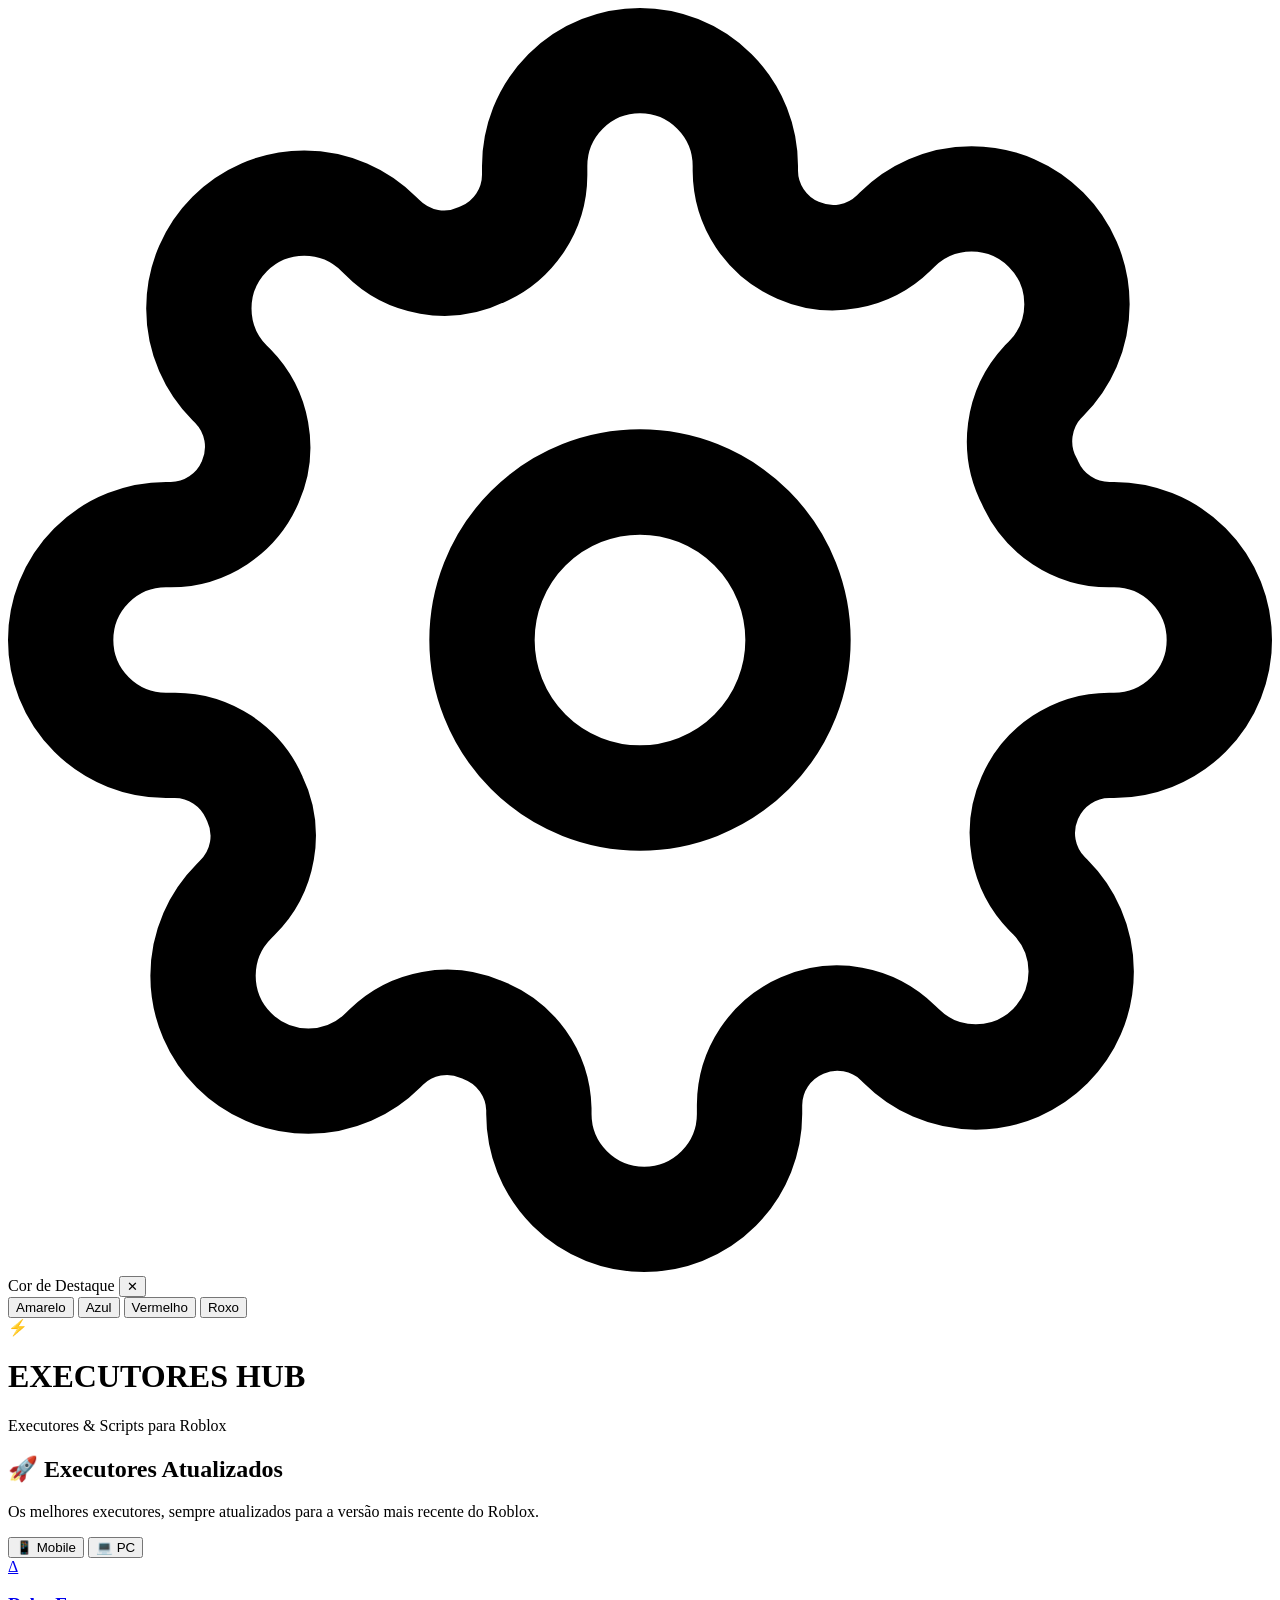
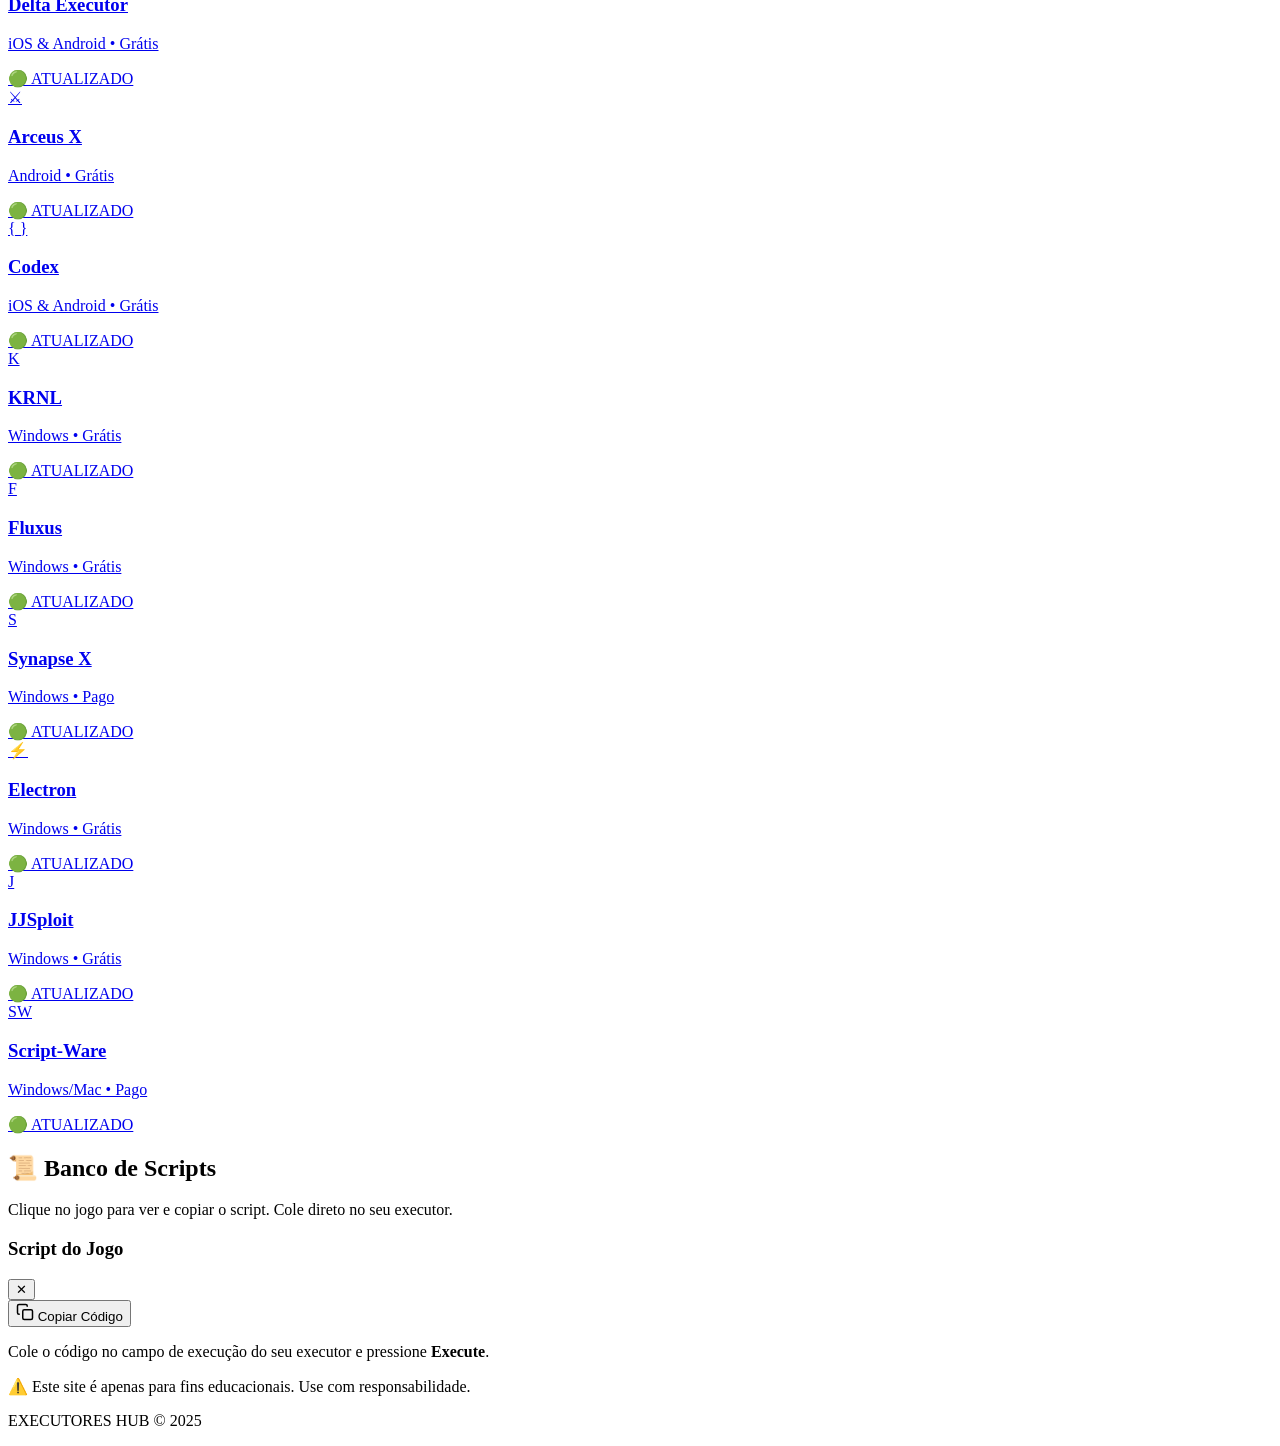
==== index.html @ a44e442e "Add index.html" ====
<!DOCTYPE html>
<html lang="pt-BR">
<head>
  <meta charset="UTF-8" />
  <meta name="viewport" content="width=device-width, initial-scale=1.0" />
  <title>EXECUTORES HUB</title>
  <link rel="stylesheet" href="style.css" />
  <link href="https://fonts.googleapis.com/css2?family=Orbitron:wght@400;700;900&family=Rajdhani:wght@400;600;700&display=swap" rel="stylesheet" />
</head>
<body data-accent="blue">

  <!-- Settings Panel -->
  <div class="settings-btn" id="settingsBtn" title="Alterar cor de destaque">
    <svg xmlns="http://www.w3.org/2000/svg" viewBox="0 0 24 24" fill="none" stroke="currentColor" stroke-width="2">
      <circle cx="12" cy="12" r="3"/>
      <path d="M19.4 15a1.65 1.65 0 0 0 .33 1.82l.06.06a2 2 0 1 1-2.83 2.83l-.06-.06a1.65 1.65 0 0 0-1.82-.33 1.65 1.65 0 0 0-1 1.51V21a2 2 0 1 1-4 0v-.09A1.65 1.65 0 0 0 9 19.4a1.65 1.65 0 0 0-1.82.33l-.06.06a2 2 0 1 1-2.83-2.83l.06-.06A1.65 1.65 0 0 0 4.68 15a1.65 1.65 0 0 0-1.51-1H3a2 2 0 1 1 0-4h.09A1.65 1.65 0 0 0 4.6 9a1.65 1.65 0 0 0-.33-1.82l-.06-.06a2 2 0 1 1 2.83-2.83l.06.06A1.65 1.65 0 0 0 9 4.68a1.65 1.65 0 0 0 1-1.51V3a2 2 0 1 1 4 0v.09a1.65 1.65 0 0 0 1 1.51 1.65 1.65 0 0 0 1.82-.33l.06-.06a2 2 0 1 1 2.83 2.83l-.06.06A1.65 1.65 0 0 0 19.4 9a1.65 1.65 0 0 0 1.51 1H21a2 2 0 1 1 0 4h-.09a1.65 1.65 0 0 0-1.51 1z"/>
    </svg>
  </div>

  <div class="settings-panel" id="settingsPanel">
    <div class="settings-header">
      <span>Cor de Destaque</span>
      <button class="close-settings" id="closeSettings">✕</button>
    </div>
    <div class="color-options">
      <button class="color-opt yellow" data-accent="yellow" title="Amarelo">
        <span class="color-dot"></span>Amarelo
      </button>
      <button class="color-opt blue active" data-accent="blue" title="Azul">
        <span class="color-dot"></span>Azul
      </button>
      <button class="color-opt red" data-accent="red" title="Vermelho">
        <span class="color-dot"></span>Vermelho
      </button>
      <button class="color-opt purple" data-accent="purple" title="Roxo">
        <span class="color-dot"></span>Roxo
      </button>
    </div>
  </div>

  <!-- Header -->
  <header class="site-header">
    <div class="header-inner">
      <div class="logo-area">
        <div class="logo-icon">⚡</div>
        <div class="logo-text">
          <h1 class="site-title">EXECUTORES HUB</h1>
          <p class="site-tagline">Executores &amp; Scripts para Roblox</p>
        </div>
      </div>
    </div>
  </header>

  <main class="container">

    <!-- SECTION 1: EXECUTORS -->
    <section class="section" id="executors">
      <div class="section-header">
        <h2 class="section-title">
          <span class="section-icon">🚀</span> Executores Atualizados
        </h2>
        <p class="section-desc">Os melhores executores, sempre atualizados para a versão mais recente do Roblox.</p>
      </div>

      <div class="executor-tabs">
        <button class="tab-btn active" data-tab="mobile">📱 Mobile</button>
        <button class="tab-btn" data-tab="pc">💻 PC</button>
      </div>

      <!-- Mobile Executors -->
      <div class="tab-content active" id="tab-mobile">
        <div class="executors-grid">
          <a href="https://deltaexecutor.app/" target="_blank" rel="noopener" class="executor-card">
            <div class="executor-icon">Δ</div>
            <div class="executor-info">
              <h3>Delta Executor</h3>
              <p>iOS &amp; Android • Grátis</p>
            </div>
            <span class="badge-updated">🟢 ATUALIZADO</span>
          </a>
          <a href="https://www.arceusxpro.com/" target="_blank" rel="noopener" class="executor-card">
            <div class="executor-icon">⚔</div>
            <div class="executor-info">
              <h3>Arceus X</h3>
              <p>Android • Grátis</p>
            </div>
            <span class="badge-updated">🟢 ATUALIZADO</span>
          </a>
          <a href="https://codex.app/" target="_blank" rel="noopener" class="executor-card">
            <div class="executor-icon">{ }</div>
            <div class="executor-info">
              <h3>Codex</h3>
              <p>iOS &amp; Android • Grátis</p>
            </div>
            <span class="badge-updated">🟢 ATUALIZADO</span>
          </a>
        </div>
      </div>

      <!-- PC Executors -->
      <div class="tab-content" id="tab-pc">
        <div class="executors-grid">
          <a href="https://krnl.place/" target="_blank" rel="noopener" class="executor-card">
            <div class="executor-icon">K</div>
            <div class="executor-info">
              <h3>KRNL</h3>
              <p>Windows • Grátis</p>
            </div>
            <span class="badge-updated">🟢 ATUALIZADO</span>
          </a>
          <a href="https://fluxteam.net/" target="_blank" rel="noopener" class="executor-card">
            <div class="executor-icon">F</div>
            <div class="executor-info">
              <h3>Fluxus</h3>
              <p>Windows • Grátis</p>
            </div>
            <span class="badge-updated">🟢 ATUALIZADO</span>
          </a>
          <a href="https://getsynapse.com/" target="_blank" rel="noopener" class="executor-card">
            <div class="executor-icon">S</div>
            <div class="executor-info">
              <h3>Synapse X</h3>
              <p>Windows • Pago</p>
            </div>
            <span class="badge-updated">🟢 ATUALIZADO</span>
          </a>
          <a href="https://electron.gg/" target="_blank" rel="noopener" class="executor-card">
            <div class="executor-icon">⚡</div>
            <div class="executor-info">
              <h3>Electron</h3>
              <p>Windows • Grátis</p>
            </div>
            <span class="badge-updated">🟢 ATUALIZADO</span>
          </a>
          <a href="https://jjsploit.net/" target="_blank" rel="noopener" class="executor-card">
            <div class="executor-icon">J</div>
            <div class="executor-info">
              <h3>JJSploit</h3>
              <p>Windows • Grátis</p>
            </div>
            <span class="badge-updated">🟢 ATUALIZADO</span>
          </a>
          <a href="https://scriptware.net/" target="_blank" rel="noopener" class="executor-card">
            <div class="executor-icon">SW</div>
            <div class="executor-info">
              <h3>Script-Ware</h3>
              <p>Windows/Mac • Pago</p>
            </div>
            <span class="badge-updated">🟢 ATUALIZADO</span>
          </a>
        </div>
      </div>
    </section>

    <!-- SECTION 2: SCRIPT BANK -->
    <section class="section" id="scripts">
      <div class="section-header">
        <h2 class="section-title">
          <span class="section-icon">📜</span> Banco de Scripts
        </h2>
        <p class="section-desc">Clique no jogo para ver e copiar o script. Cole direto no seu executor.</p>
      </div>

      <div class="scripts-grid" id="scriptsGrid">
        <!-- Gerado pelo script.js -->
      </div>
    </section>

    <!-- Script Modal -->
    <div class="modal-overlay" id="modalOverlay">
      <div class="modal">
        <div class="modal-header">
          <h3 id="modalTitle">Script do Jogo</h3>
          <button class="modal-close" id="modalClose">✕</button>
        </div>
        <div class="modal-body">
          <div class="script-box" id="scriptBox"></div>
          <button class="copy-btn" id="copyBtn">
            <svg xmlns="http://www.w3.org/2000/svg" width="18" height="18" viewBox="0 0 24 24" fill="none" stroke="currentColor" stroke-width="2">
              <rect x="9" y="9" width="13" height="13" rx="2"/><path d="M5 15H4a2 2 0 0 1-2-2V4a2 2 0 0 1 2-2h9a2 2 0 0 1 2 2v1"/>
            </svg>
            Copiar Código
          </button>
          <p class="copy-hint">Cole o código no campo de execução do seu executor e pressione <strong>Execute</strong>.</p>
        </div>
      </div>
    </div>

  </main>

  <footer class="site-footer">
    <p>⚠️ Este site é apenas para fins educacionais. Use com responsabilidade.</p>
    <p class="footer-brand">EXECUTORES HUB © 2025</p>
  </footer>

  <script src="script.js"></script>
</body>
</html>
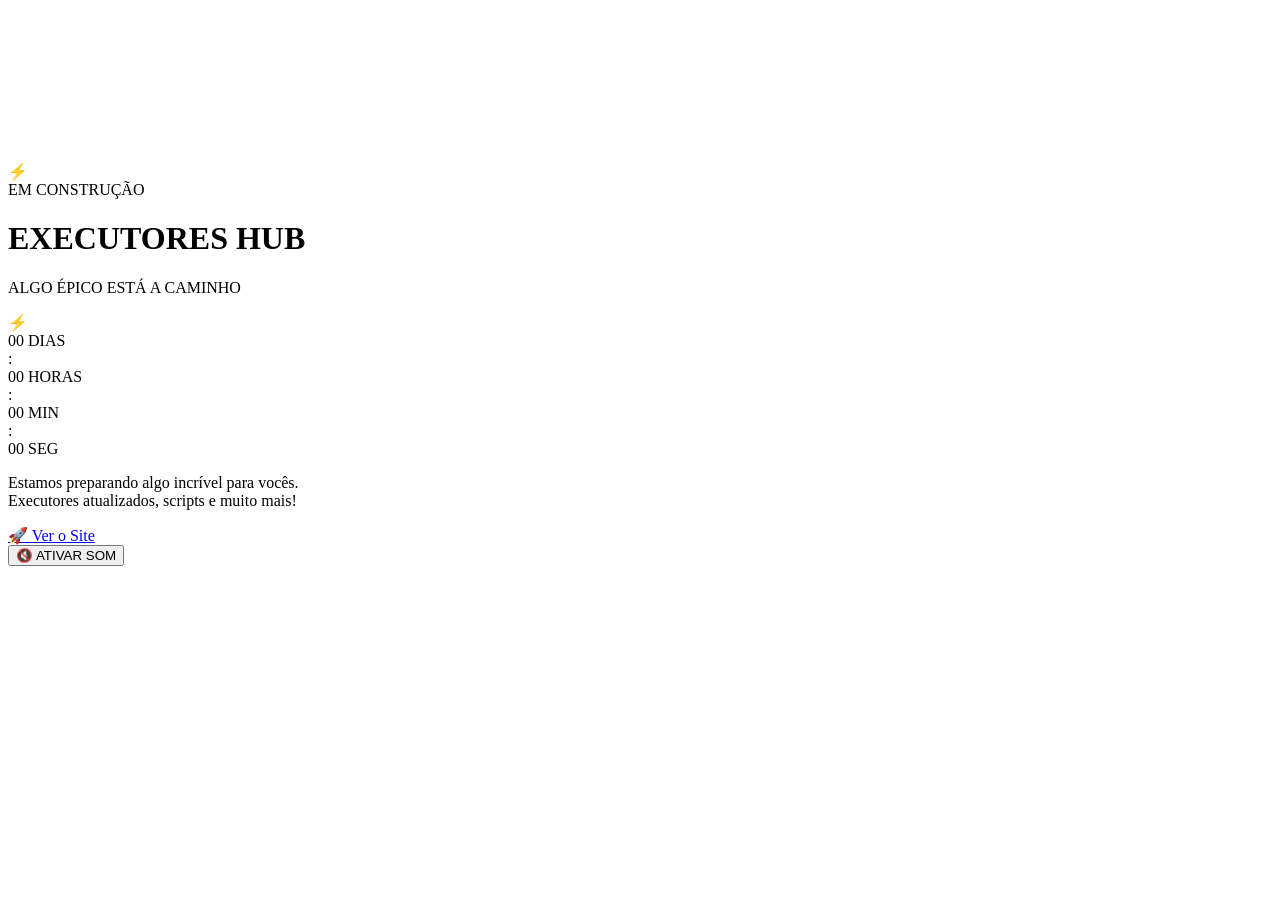
==== commit 19723c40: "Update index.html" ====
--- a/index.html
+++ b/index.html
@@ -3,196 +3,80 @@
 <head>
   <meta charset="UTF-8" />
   <meta name="viewport" content="width=device-width, initial-scale=1.0" />
-  <title>EXECUTORES HUB</title>
-  <link rel="stylesheet" href="style.css" />
+  <title>EXECUTORES HUB — Em Construção</title>
+  <link rel="stylesheet" href="css/base.css" />
+  <link rel="stylesheet" href="css/coming-soon.css" />
   <link href="https://fonts.googleapis.com/css2?family=Orbitron:wght@400;700;900&family=Rajdhani:wght@400;600;700&display=swap" rel="stylesheet" />
 </head>
-<body data-accent="blue">
+<body class="cs-body">
 
-  <!-- Settings Panel -->
-  <div class="settings-btn" id="settingsBtn" title="Alterar cor de destaque">
-    <svg xmlns="http://www.w3.org/2000/svg" viewBox="0 0 24 24" fill="none" stroke="currentColor" stroke-width="2">
-      <circle cx="12" cy="12" r="3"/>
-      <path d="M19.4 15a1.65 1.65 0 0 0 .33 1.82l.06.06a2 2 0 1 1-2.83 2.83l-.06-.06a1.65 1.65 0 0 0-1.82-.33 1.65 1.65 0 0 0-1 1.51V21a2 2 0 1 1-4 0v-.09A1.65 1.65 0 0 0 9 19.4a1.65 1.65 0 0 0-1.82.33l-.06.06a2 2 0 1 1-2.83-2.83l.06-.06A1.65 1.65 0 0 0 4.68 15a1.65 1.65 0 0 0-1.51-1H3a2 2 0 1 1 0-4h.09A1.65 1.65 0 0 0 4.6 9a1.65 1.65 0 0 0-.33-1.82l-.06-.06a2 2 0 1 1 2.83-2.83l.06.06A1.65 1.65 0 0 0 9 4.68a1.65 1.65 0 0 0 1-1.51V3a2 2 0 1 1 4 0v.09a1.65 1.65 0 0 0 1 1.51 1.65 1.65 0 0 0 1.82-.33l.06-.06a2 2 0 1 1 2.83 2.83l-.06.06A1.65 1.65 0 0 0 19.4 9a1.65 1.65 0 0 0 1.51 1H21a2 2 0 1 1 0 4h-.09a1.65 1.65 0 0 0-1.51 1z"/>
-    </svg>
-  </div>
+  <canvas id="particleCanvas"></canvas>
 
-  <div class="settings-panel" id="settingsPanel">
-    <div class="settings-header">
-      <span>Cor de Destaque</span>
-      <button class="close-settings" id="closeSettings">✕</button>
+  <div class="cs-wrapper">
+
+    <div class="cs-logo-ring">
+      <div class="cs-logo-icon">⚡</div>
+      <div class="cs-logo-pulse"></div>
+      <div class="cs-logo-pulse cs-pulse2"></div>
     </div>
-    <div class="color-options">
-      <button class="color-opt yellow" data-accent="yellow" title="Amarelo">
-        <span class="color-dot"></span>Amarelo
-      </button>
-      <button class="color-opt blue active" data-accent="blue" title="Azul">
-        <span class="color-dot"></span>Azul
-      </button>
-      <button class="color-opt red" data-accent="red" title="Vermelho">
-        <span class="color-dot"></span>Vermelho
-      </button>
-      <button class="color-opt purple" data-accent="purple" title="Roxo">
-        <span class="color-dot"></span>Roxo
-      </button>
+
+    <div class="cs-badge">EM CONSTRUÇÃO</div>
+
+    <h1 class="cs-title">EXECUTORES HUB</h1>
+    <p class="cs-sub">ALGO ÉPICO ESTÁ A CAMINHO</p>
+
+    <div class="cs-divider">
+      <span class="cs-divider-line"></span>
+      <span class="cs-divider-icon">⚡</span>
+      <span class="cs-divider-line"></span>
     </div>
-  </div>
 
-  <!-- Header -->
-  <header class="site-header">
-    <div class="header-inner">
-      <div class="logo-area">
-        <div class="logo-icon">⚡</div>
-        <div class="logo-text">
-          <h1 class="site-title">EXECUTORES HUB</h1>
-          <p class="site-tagline">Executores &amp; Scripts para Roblox</p>
-        </div>
+    <div class="cs-countdown" id="countdown">
+      <div class="cs-time-block">
+        <span class="cs-time-num" id="cd-days">00</span>
+        <span class="cs-time-label">DIAS</span>
       </div>
-    </div>
-  </header>
-
-  <main class="container">
-
-    <!-- SECTION 1: EXECUTORS -->
-    <section class="section" id="executors">
-      <div class="section-header">
-        <h2 class="section-title">
-          <span class="section-icon">🚀</span> Executores Atualizados
-        </h2>
-        <p class="section-desc">Os melhores executores, sempre atualizados para a versão mais recente do Roblox.</p>
+      <div class="cs-time-sep">:</div>
+      <div class="cs-time-block">
+        <span class="cs-time-num" id="cd-hours">00</span>
+        <span class="cs-time-label">HORAS</span>
       </div>
-
-      <div class="executor-tabs">
-        <button class="tab-btn active" data-tab="mobile">📱 Mobile</button>
-        <button class="tab-btn" data-tab="pc">💻 PC</button>
+      <div class="cs-time-sep">:</div>
+      <div class="cs-time-block">
+        <span class="cs-time-num" id="cd-mins">00</span>
+        <span class="cs-time-label">MIN</span>
       </div>
-
-      <!-- Mobile Executors -->
-      <div class="tab-content active" id="tab-mobile">
-        <div class="executors-grid">
-          <a href="https://deltaexecutor.app/" target="_blank" rel="noopener" class="executor-card">
-            <div class="executor-icon">Δ</div>
-            <div class="executor-info">
-              <h3>Delta Executor</h3>
-              <p>iOS &amp; Android • Grátis</p>
-            </div>
-            <span class="badge-updated">🟢 ATUALIZADO</span>
-          </a>
-          <a href="https://www.arceusxpro.com/" target="_blank" rel="noopener" class="executor-card">
-            <div class="executor-icon">⚔</div>
-            <div class="executor-info">
-              <h3>Arceus X</h3>
-              <p>Android • Grátis</p>
-            </div>
-            <span class="badge-updated">🟢 ATUALIZADO</span>
-          </a>
-          <a href="https://codex.app/" target="_blank" rel="noopener" class="executor-card">
-            <div class="executor-icon">{ }</div>
-            <div class="executor-info">
-              <h3>Codex</h3>
-              <p>iOS &amp; Android • Grátis</p>
-            </div>
-            <span class="badge-updated">🟢 ATUALIZADO</span>
-          </a>
-        </div>
-      </div>
-
-      <!-- PC Executors -->
-      <div class="tab-content" id="tab-pc">
-        <div class="executors-grid">
-          <a href="https://krnl.place/" target="_blank" rel="noopener" class="executor-card">
-            <div class="executor-icon">K</div>
-            <div class="executor-info">
-              <h3>KRNL</h3>
-              <p>Windows • Grátis</p>
-            </div>
-            <span class="badge-updated">🟢 ATUALIZADO</span>
-          </a>
-          <a href="https://fluxteam.net/" target="_blank" rel="noopener" class="executor-card">
-            <div class="executor-icon">F</div>
-            <div class="executor-info">
-              <h3>Fluxus</h3>
-              <p>Windows • Grátis</p>
-            </div>
-            <span class="badge-updated">🟢 ATUALIZADO</span>
-          </a>
-          <a href="https://getsynapse.com/" target="_blank" rel="noopener" class="executor-card">
-            <div class="executor-icon">S</div>
-            <div class="executor-info">
-              <h3>Synapse X</h3>
-              <p>Windows • Pago</p>
-            </div>
-            <span class="badge-updated">🟢 ATUALIZADO</span>
-          </a>
-          <a href="https://electron.gg/" target="_blank" rel="noopener" class="executor-card">
-            <div class="executor-icon">⚡</div>
-            <div class="executor-info">
-              <h3>Electron</h3>
-              <p>Windows • Grátis</p>
-            </div>
-            <span class="badge-updated">🟢 ATUALIZADO</span>
-          </a>
-          <a href="https://jjsploit.net/" target="_blank" rel="noopener" class="executor-card">
-            <div class="executor-icon">J</div>
-            <div class="executor-info">
-              <h3>JJSploit</h3>
-              <p>Windows • Grátis</p>
-            </div>
-            <span class="badge-updated">🟢 ATUALIZADO</span>
-          </a>
-          <a href="https://scriptware.net/" target="_blank" rel="noopener" class="executor-card">
-            <div class="executor-icon">SW</div>
-            <div class="executor-info">
-              <h3>Script-Ware</h3>
-              <p>Windows/Mac • Pago</p>
-            </div>
-            <span class="badge-updated">🟢 ATUALIZADO</span>
-          </a>
-        </div>
-      </div>
-    </section>
-
-    <!-- SECTION 2: SCRIPT BANK -->
-    <section class="section" id="scripts">
-      <div class="section-header">
-        <h2 class="section-title">
-          <span class="section-icon">📜</span> Banco de Scripts
-        </h2>
-        <p class="section-desc">Clique no jogo para ver e copiar o script. Cole direto no seu executor.</p>
-      </div>
-
-      <div class="scripts-grid" id="scriptsGrid">
-        <!-- Gerado pelo script.js -->
-      </div>
-    </section>
-
-    <!-- Script Modal -->
-    <div class="modal-overlay" id="modalOverlay">
-      <div class="modal">
-        <div class="modal-header">
-          <h3 id="modalTitle">Script do Jogo</h3>
-          <button class="modal-close" id="modalClose">✕</button>
-        </div>
-        <div class="modal-body">
-          <div class="script-box" id="scriptBox"></div>
-          <button class="copy-btn" id="copyBtn">
-            <svg xmlns="http://www.w3.org/2000/svg" width="18" height="18" viewBox="0 0 24 24" fill="none" stroke="currentColor" stroke-width="2">
-              <rect x="9" y="9" width="13" height="13" rx="2"/><path d="M5 15H4a2 2 0 0 1-2-2V4a2 2 0 0 1 2-2h9a2 2 0 0 1 2 2v1"/>
-            </svg>
-            Copiar Código
-          </button>
-          <p class="copy-hint">Cole o código no campo de execução do seu executor e pressione <strong>Execute</strong>.</p>
-        </div>
+      <div class="cs-time-sep">:</div>
+      <div class="cs-time-block">
+        <span class="cs-time-num" id="cd-secs">00</span>
+        <span class="cs-time-label">SEG</span>
       </div>
     </div>
 
-  </main>
+    <p class="cs-msg">
+      Estamos preparando algo incrível para vocês.<br />
+      Executores atualizados, scripts e muito mais!
+    </p>
 
-  <footer class="site-footer">
-    <p>⚠️ Este site é apenas para fins educacionais. Use com responsabilidade.</p>
-    <p class="footer-brand">EXECUTORES HUB © 2025</p>
-  </footer>
+    <div class="cs-actions">
+      <a href="hub.html" class="cs-btn cs-btn-primary">
+        <span>🚀</span> Ver o Site
+      </a>
+    </div>
 
-  <script src="script.js"></script>
+    <button class="cs-music-toggle" id="musicToggle" title="Ativar/Desativar Música">
+      🔇 ATIVAR SOM
+    </button>
+
+  </div>
+
+  <audio id="bgMusic" loop preload="auto">
+    <source src="music/billie-jean.mp4" type="video/mp4" />
+    <source src="music/billie-jean.mp3" type="audio/mpeg" />
+  </audio>
+
+  <script src="js/particles.js"></script>
+  <script src="js/countdown.js"></script>
+  <script src="js/music.js"></script>
 </body>
 </html>
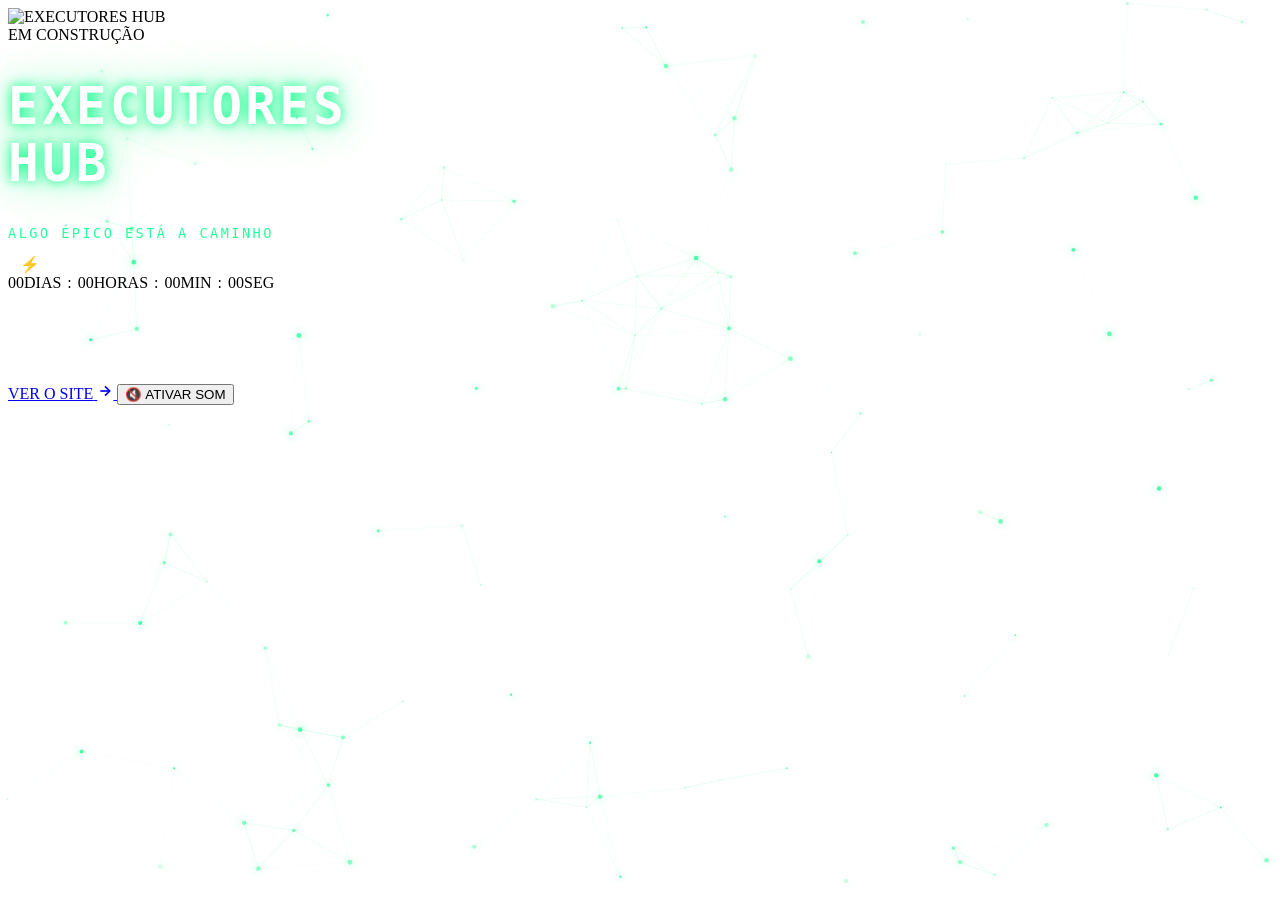
==== commit 25066760: "Update index.html" ====
--- a/index.html
+++ b/index.html
@@ -3,80 +3,81 @@
 <head>
   <meta charset="UTF-8" />
   <meta name="viewport" content="width=device-width, initial-scale=1.0" />
-  <title>EXECUTORES HUB — Em Construção</title>
-  <link rel="stylesheet" href="css/base.css" />
+  <title>EXECUTORES HUB</title>
+  <link rel="stylesheet" href="css/theme.css" />
   <link rel="stylesheet" href="css/coming-soon.css" />
-  <link href="https://fonts.googleapis.com/css2?family=Orbitron:wght@400;700;900&family=Rajdhani:wght@400;600;700&display=swap" rel="stylesheet" />
+  <link href="https://fonts.googleapis.com/css2?family=Press+Start+2P&family=Space+Grotesk:wght@400;500;600;700&display=swap" rel="stylesheet" />
 </head>
-<body class="cs-body">
+<body class="cs-page">
 
   <canvas id="particleCanvas"></canvas>
 
-  <div class="cs-wrapper">
+  <div class="scanlines"></div>
 
-    <div class="cs-logo-ring">
-      <div class="cs-logo-icon">⚡</div>
-      <div class="cs-logo-pulse"></div>
-      <div class="cs-logo-pulse cs-pulse2"></div>
+  <main class="cs-center">
+
+    <div class="cs-logo-wrap">
+      <img src="assets/logo.png" alt="EXECUTORES HUB" class="cs-logo" />
     </div>
 
-    <div class="cs-badge">EM CONSTRUÇÃO</div>
+    <span class="cs-em-badge">EM CONSTRUÇÃO</span>
 
-    <h1 class="cs-title">EXECUTORES HUB</h1>
+    <h1 class="cs-title">EXECUTORES<br /><span class="cs-title-hub">HUB</span></h1>
+
     <p class="cs-sub">ALGO ÉPICO ESTÁ A CAMINHO</p>
 
     <div class="cs-divider">
-      <span class="cs-divider-line"></span>
-      <span class="cs-divider-icon">⚡</span>
-      <span class="cs-divider-line"></span>
+      <span></span><span class="cs-div-icon">⚡</span><span></span>
     </div>
 
     <div class="cs-countdown" id="countdown">
-      <div class="cs-time-block">
-        <span class="cs-time-num" id="cd-days">00</span>
-        <span class="cs-time-label">DIAS</span>
-      </div>
-      <div class="cs-time-sep">:</div>
-      <div class="cs-time-block">
-        <span class="cs-time-num" id="cd-hours">00</span>
-        <span class="cs-time-label">HORAS</span>
-      </div>
-      <div class="cs-time-sep">:</div>
-      <div class="cs-time-block">
-        <span class="cs-time-num" id="cd-mins">00</span>
-        <span class="cs-time-label">MIN</span>
-      </div>
-      <div class="cs-time-sep">:</div>
-      <div class="cs-time-block">
-        <span class="cs-time-num" id="cd-secs">00</span>
-        <span class="cs-time-label">SEG</span>
-      </div>
+      <div class="cs-block"><span id="cd-days" class="cs-num">00</span><span class="cs-lbl">DIAS</span></div>
+      <span class="cs-colon">:</span>
+      <div class="cs-block"><span id="cd-hours" class="cs-num">00</span><span class="cs-lbl">HORAS</span></div>
+      <span class="cs-colon">:</span>
+      <div class="cs-block"><span id="cd-mins" class="cs-num">00</span><span class="cs-lbl">MIN</span></div>
+      <span class="cs-colon">:</span>
+      <div class="cs-block"><span id="cd-secs" class="cs-num">00</span><span class="cs-lbl">SEG</span></div>
     </div>
 
-    <p class="cs-msg">
-      Estamos preparando algo incrível para vocês.<br />
-      Executores atualizados, scripts e muito mais!
-    </p>
+    <p class="cs-msg">Preparando executores e scripts para vocês.<br/>Fique de olho!</p>
 
-    <div class="cs-actions">
-      <a href="hub.html" class="cs-btn cs-btn-primary">
-        <span>🚀</span> Ver o Site
-      </a>
-    </div>
+    <a href="hub.html" class="cs-ver-btn">
+      <span>VER O SITE</span>
+      <svg xmlns="http://www.w3.org/2000/svg" width="16" height="16" viewBox="0 0 24 24" fill="none" stroke="currentColor" stroke-width="2.5"><line x1="5" y1="12" x2="19" y2="12"/><polyline points="12 5 19 12 12 19"/></svg>
+    </a>
 
-    <button class="cs-music-toggle" id="musicToggle" title="Ativar/Desativar Música">
-      🔇 ATIVAR SOM
-    </button>
+    <button class="cs-sound-btn" id="csSound">🔇 ATIVAR SOM</button>
 
-  </div>
+  </main>
 
-  <audio id="bgMusic" loop preload="auto">
-    <source src="music/billie-jean.mp4" type="video/mp4" />
-    <source src="music/billie-jean.mp3" type="audio/mpeg" />
+  <audio id="bgMusic" loop preload="none">
+    <source src="https://raw.githubusercontent.com/ttooeasycraft-ui/CraftShop/main/Michael%20Jackson%20-%20Billie%20Jean%20(Official%20Video)(360P).mp4" type="video/mp4" />
   </audio>
 
   <script src="js/particles.js"></script>
   <script src="js/countdown.js"></script>
-  <script src="js/music.js"></script>
+  <script>
+    (function(){
+      const btn = document.getElementById('csSound');
+      const audio = document.getElementById('bgMusic');
+      let on = false;
+      btn.addEventListener('click', function(){
+        if(!on){
+          audio.volume = 0.3;
+          audio.play().then(()=>{
+            on = true;
+            btn.textContent = '🔊 DESATIVAR SOM';
+            btn.classList.add('active');
+          }).catch(()=>{});
+        } else {
+          audio.pause();
+          on = false;
+          btn.textContent = '🔇 ATIVAR SOM';
+          btn.classList.remove('active');
+        }
+      });
+    })();
+  </script>
 </body>
 </html>
--- a/css/coming-soon.css
+++ b/css/coming-soon.css
@@ -0,0 +1,228 @@
+/* ================================
+   COMING-SOON.CSS
+   ================================ */
+
+:root {
+  --cs-accent: #00ff88;
+  --cs-glow: rgba(0,255,136,.55);
+  --cs-dim: rgba(0,255,136,.12);
+  --cs-bg: #05080e;
+}
+
+.cs-body {
+  background: var(--cs-bg);
+  min-height: 100vh;
+  display: flex;
+  align-items: center;
+  justify-content: center;
+  overflow: hidden;
+  font-family: 'Rajdhani', sans-serif;
+}
+
+#particleCanvas {
+  position: fixed;
+  inset: 0;
+  z-index: 0;
+  pointer-events: none;
+}
+
+.cs-wrapper {
+  position: relative;
+  z-index: 10;
+  display: flex;
+  flex-direction: column;
+  align-items: center;
+  gap: 22px;
+  padding: 36px 24px;
+  text-align: center;
+  max-width: 500px;
+  width: 100%;
+}
+
+/* Logo */
+.cs-logo-ring {
+  position: relative;
+  width: 110px;
+  height: 110px;
+  display: flex;
+  align-items: center;
+  justify-content: center;
+}
+.cs-logo-icon {
+  font-size: 3.2rem;
+  z-index: 2;
+  filter: drop-shadow(0 0 18px var(--cs-accent));
+  animation: floatIcon 3s ease-in-out infinite;
+}
+@keyframes floatIcon {
+  0%,100% { transform: translateY(0); }
+  50%      { transform: translateY(-8px); }
+}
+.cs-logo-pulse {
+  position: absolute;
+  inset: 0;
+  border: 2px solid var(--cs-accent);
+  border-radius: 50%;
+  animation: ringPulse 2.2s ease-out infinite;
+  opacity: 0;
+}
+.cs-pulse2 { animation-delay: 1.1s; }
+@keyframes ringPulse {
+  0%   { transform:scale(.6); opacity:.7; }
+  100% { transform:scale(1.6); opacity:0; }
+}
+
+/* Badge */
+.cs-badge {
+  font-family: 'Orbitron', monospace;
+  font-size: .68rem;
+  font-weight: 700;
+  color: #000;
+  background: var(--cs-accent);
+  padding: 5px 16px;
+  border-radius: 30px;
+  letter-spacing: .14em;
+  box-shadow: 0 0 18px var(--cs-glow);
+  animation: badgePulse 1.8s ease-in-out infinite;
+}
+@keyframes badgePulse {
+  0%,100% { box-shadow:0 0 18px var(--cs-glow); }
+  50%      { box-shadow:0 0 36px var(--cs-glow); }
+}
+
+/* Title */
+.cs-title {
+  font-family: 'Orbitron', monospace;
+  font-size: clamp(1.8rem, 7vw, 3.2rem);
+  font-weight: 900;
+  color: #fff;
+  text-shadow:
+    0 0 12px var(--cs-accent),
+    0 0 30px var(--cs-glow),
+    0 0 60px rgba(0,255,136,.25);
+  letter-spacing: .06em;
+  line-height: 1.1;
+}
+
+.cs-sub {
+  font-family: 'Orbitron', monospace;
+  font-size: clamp(.65rem, 2.5vw, .85rem);
+  color: var(--cs-accent);
+  letter-spacing: .18em;
+  text-transform: uppercase;
+  opacity: .85;
+}
+
+/* Divider */
+.cs-divider {
+  display: flex;
+  align-items: center;
+  gap: 12px;
+  width: 80%;
+}
+.cs-divider-line {
+  flex: 1;
+  height: 1px;
+  background: linear-gradient(to right, transparent, var(--cs-accent), transparent);
+  opacity: .4;
+}
+.cs-divider-icon { color: var(--cs-accent); font-size: 1rem; }
+
+/* Countdown */
+.cs-countdown {
+  display: flex;
+  align-items: center;
+  gap: 6px;
+}
+.cs-time-block {
+  display: flex;
+  flex-direction: column;
+  align-items: center;
+  gap: 4px;
+  background: rgba(255,255,255,.04);
+  border: 1.5px solid rgba(0,255,136,.3);
+  border-radius: 10px;
+  padding: 14px 16px;
+  min-width: 72px;
+  box-shadow: 0 0 18px rgba(0,255,136,.12), inset 0 0 20px rgba(0,255,136,.04);
+}
+.cs-time-num {
+  font-family: 'Orbitron', monospace;
+  font-size: clamp(1.6rem, 5vw, 2.4rem);
+  font-weight: 900;
+  color: var(--cs-accent);
+  text-shadow: 0 0 16px var(--cs-glow);
+  line-height: 1;
+  transition: transform .12s ease;
+}
+.cs-time-num.flip { transform: scaleY(.92); }
+.cs-time-label {
+  font-family: 'Orbitron', monospace;
+  font-size: .55rem;
+  color: rgba(0,255,136,.55);
+  letter-spacing: .12em;
+}
+.cs-time-sep {
+  font-family: 'Orbitron', monospace;
+  font-size: 2rem;
+  color: var(--cs-accent);
+  opacity: .5;
+  animation: blinkSep 1s step-end infinite;
+  margin-bottom: 16px;
+}
+@keyframes blinkSep { 0%,100%{opacity:.5} 50%{opacity:0} }
+
+/* Message */
+.cs-msg {
+  font-size: clamp(.9rem, 3vw, 1.05rem);
+  color: rgba(255,255,255,.5);
+  line-height: 1.7;
+}
+
+/* Actions */
+.cs-actions { display: flex; gap: 14px; flex-wrap: wrap; justify-content: center; }
+.cs-btn {
+  display: inline-flex; align-items: center; gap: 10px;
+  padding: 13px 30px;
+  border-radius: 40px;
+  font-family: 'Orbitron', monospace;
+  font-size: .78rem;
+  font-weight: 700;
+  letter-spacing: .06em;
+  transition: all .22s ease;
+  border: 2px solid transparent;
+}
+.cs-btn-primary {
+  background: var(--cs-accent);
+  color: #000;
+  box-shadow: 0 0 24px var(--cs-glow);
+}
+.cs-btn-primary:hover {
+  transform: translateY(-3px);
+  box-shadow: 0 0 40px var(--cs-glow), 0 8px 24px rgba(0,0,0,.4);
+}
+
+/* Music Toggle */
+.cs-music-toggle {
+  background: none;
+  border: 1.5px solid rgba(0,255,136,.3);
+  border-radius: 30px;
+  padding: 8px 20px;
+  font-family: 'Orbitron', monospace;
+  font-size: .62rem;
+  color: rgba(0,255,136,.6);
+  letter-spacing: .1em;
+  transition: all .22s ease;
+  margin-top: 8px;
+}
+.cs-music-toggle:hover,
+.cs-music-toggle.active {
+  border-color: var(--cs-accent);
+  color: var(--cs-accent);
+  box-shadow: 0 0 16px var(--cs-glow);
+}
+
+@media(max-width: 480px) {
+  .cs-time-block { min-width: 58px; padding: 10px 10px; }
+  .cs-countdown { gap: 4px; }
+}
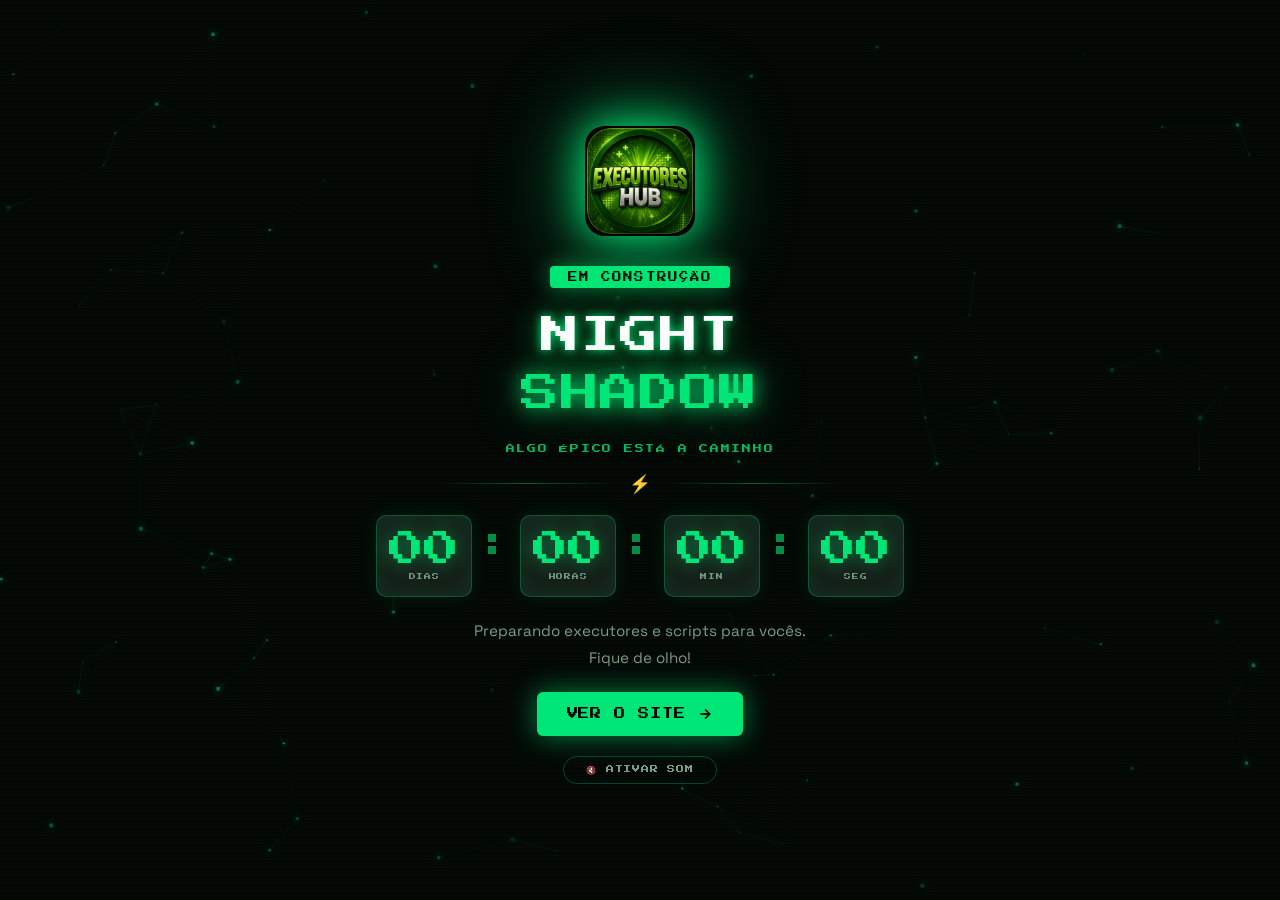
==== commit 74a08628: "Rebrand: NightShadow — index.html" ====
--- a/index.html
+++ b/index.html
@@ -3,7 +3,7 @@
 <head>
   <meta charset="UTF-8" />
   <meta name="viewport" content="width=device-width, initial-scale=1.0" />
-  <title>EXECUTORES HUB</title>
+  <title>NightShadow</title>
   <link rel="stylesheet" href="css/theme.css" />
   <link rel="stylesheet" href="css/coming-soon.css" />
   <link href="https://fonts.googleapis.com/css2?family=Press+Start+2P&family=Space+Grotesk:wght@400;500;600;700&display=swap" rel="stylesheet" />
@@ -17,12 +17,12 @@
   <main class="cs-center">
 
     <div class="cs-logo-wrap">
-      <img src="assets/logo.png" alt="EXECUTORES HUB" class="cs-logo" />
+      <img src="assets/logo.png" alt="NightShadow" class="cs-logo" />
     </div>
 
     <span class="cs-em-badge">EM CONSTRUÇÃO</span>
 
-    <h1 class="cs-title">EXECUTORES<br /><span class="cs-title-hub">HUB</span></h1>
+    <h1 class="cs-title">NIGHT<br /><span class="cs-title-hub">SHADOW</span></h1>
 
     <p class="cs-sub">ALGO ÉPICO ESTÁ A CAMINHO</p>
 
--- a/css/theme.css
+++ b/css/theme.css
@@ -0,0 +1,173 @@
+/* ================================
+   THEME.CSS — Global variables, reset, shared
+   ================================ */
+
+@import url('https://fonts.googleapis.com/css2?family=Press+Start+2P&family=Space+Grotesk:wght@400;500;600;700&display=swap');
+
+/* ---- Accent presets ---- */
+:root,
+[data-accent="green"] {
+  --p: #00e676;
+  --pg: rgba(0,230,118,.55);
+  --pd: rgba(0,230,118,.1);
+  --pm: rgba(0,230,118,.22);
+  --bg0: #040a06;
+  --bg1: #080f09;
+  --bg2: #0d1610;
+  --bg3: #121e15;
+  --sf1: #152019;
+  --sf2: #1c2b20;
+  --bd: rgba(0,230,118,.15);
+  --bd2: rgba(0,230,118,.28);
+  --tx: #e4f0e8;
+  --tx2: #7a9e84;
+  --tx3: #3a5a40;
+  --font-px: 'Press Start 2P', monospace;
+  --font-sg: 'Space Grotesk', sans-serif;
+  --r: 10px;
+  --r2: 6px;
+  --sp: .22s;
+}
+
+[data-accent="blue"] {
+  --p: #00b4ff; --pg: rgba(0,180,255,.55); --pd: rgba(0,180,255,.1); --pm: rgba(0,180,255,.22);
+  --bg0:#040811; --bg1:#070d18; --bg2:#0d1420; --bg3:#111a28;
+  --sf1:#132033; --sf2:#1a2a44; --bd:rgba(0,180,255,.15); --bd2:rgba(0,180,255,.28);
+  --tx:#e4eef8; --tx2:#6a90b8; --tx3:#2a4060;
+}
+[data-accent="yellow"] {
+  --p: #ffe600; --pg: rgba(255,230,0,.55); --pd: rgba(255,230,0,.1); --pm: rgba(255,230,0,.22);
+  --bg0:#0b0a02; --bg1:#110f03; --bg2:#1a1704; --bg3:#222006;
+  --sf1:#2a2808; --sf2:#35320c; --bd:rgba(255,230,0,.15); --bd2:rgba(255,230,0,.28);
+  --tx:#f8f4e4; --tx2:#a09060; --tx3:#604820;
+}
+[data-accent="red"] {
+  --p: #ff2d55; --pg: rgba(255,45,85,.55); --pd: rgba(255,45,85,.1); --pm: rgba(255,45,85,.22);
+  --bg0:#0b0204; --bg1:#120307; --bg2:#1c040b; --bg3:#25060e;
+  --sf1:#300812; --sf2:#400b18; --bd:rgba(255,45,85,.15); --bd2:rgba(255,45,85,.28);
+  --tx:#f8e4e8; --tx2:#a06070; --tx3:#602030;
+}
+[data-accent="purple"] {
+  --p: #bf5fff; --pg: rgba(191,95,255,.55); --pd: rgba(191,95,255,.1); --pm: rgba(191,95,255,.22);
+  --bg0:#080411; --bg1:#0d0818; --bg2:#140e22; --bg3:#1a132c;
+  --sf1:#221838; --sf2:#2c2050; --bd:rgba(191,95,255,.15); --bd2:rgba(191,95,255,.28);
+  --tx:#f0e4f8; --tx2:#9070b8; --tx3:#502070;
+}
+[data-accent="orange"] {
+  --p: #ff7c00; --pg: rgba(255,124,0,.55); --pd: rgba(255,124,0,.1); --pm: rgba(255,124,0,.22);
+  --bg0:#0b0500; --bg1:#120800; --bg2:#1c0d00; --bg3:#251200;
+  --sf1:#301500; --sf2:#402000; --bd:rgba(255,124,0,.15); --bd2:rgba(255,124,0,.28);
+  --tx:#f8f0e4; --tx2:#a07050; --tx3:#603020;
+}
+
+/* ---- Reset ---- */
+*,*::before,*::after { box-sizing:border-box; margin:0; padding:0; }
+html { scroll-behavior:smooth; }
+body { font-family:var(--font-sg); background:var(--bg0); color:var(--tx); min-height:100vh; overflow-x:hidden; }
+a { color:inherit; text-decoration:none; }
+button { cursor:pointer; font-family:inherit; border:none; background:none; }
+img { max-width:100%; display:block; }
+
+::-webkit-scrollbar { width:4px; }
+::-webkit-scrollbar-track { background:var(--bg1); }
+::-webkit-scrollbar-thumb { background:var(--p); border-radius:2px; }
+::selection { background:var(--pm); }
+
+/* ---- Gear Button ---- */
+.gear-btn {
+  position:fixed; top:20px; right:20px; z-index:900;
+  width:46px; height:46px;
+  background:var(--sf1); border:1.5px solid var(--p);
+  border-radius:50%; display:flex; align-items:center; justify-content:center;
+  color:var(--p); box-shadow:0 0 16px var(--pg);
+  transition:transform var(--sp), box-shadow var(--sp);
+}
+.gear-btn:hover { transform:rotate(50deg); box-shadow:0 0 28px var(--pg); }
+
+/* ---- Settings Panel ---- */
+.gear-panel {
+  position:fixed; top:76px; right:20px; z-index:899;
+  background:var(--sf1); border:1.5px solid var(--p);
+  border-radius:var(--r); padding:18px; width:200px;
+  box-shadow:0 0 40px var(--pg), 0 10px 40px rgba(0,0,0,.7);
+  display:none; flex-direction:column; gap:12px;
+}
+.gear-panel.open { display:flex; animation:popIn .16s ease; }
+@keyframes popIn {
+  from { opacity:0; transform:translateY(-8px) scale(.97); }
+  to   { opacity:1; transform:translateY(0) scale(1); }
+}
+
+.gear-label {
+  font-family:var(--font-px); font-size:.55rem; color:var(--p);
+  letter-spacing:.1em; padding-bottom:6px; border-bottom:1px solid var(--bd);
+}
+.gear-sep { border-top:1px solid var(--bd); }
+
+.accent-grid { display:grid; grid-template-columns:1fr 1fr; gap:7px; }
+.acc-btn {
+  display:flex; align-items:center; gap:7px;
+  background:var(--bg2); border:1.5px solid var(--bd);
+  border-radius:var(--r2); padding:8px 10px;
+  font-family:var(--font-sg); font-weight:600; font-size:.82rem; color:var(--tx2);
+  transition:all var(--sp);
+}
+.acc-btn:hover,.acc-btn.active { border-color:var(--p); background:var(--pd); color:var(--p); }
+.acc-btn span { width:11px; height:11px; border-radius:50%; flex-shrink:0; }
+.acc-btn.green span  { background:#00e676; box-shadow:0 0 8px rgba(0,230,118,.8); }
+.acc-btn.blue span   { background:#00b4ff; box-shadow:0 0 8px rgba(0,180,255,.8); }
+.acc-btn.yellow span { background:#ffe600; box-shadow:0 0 8px rgba(255,230,0,.8); }
+.acc-btn.red span    { background:#ff2d55; box-shadow:0 0 8px rgba(255,45,85,.8); }
+.acc-btn.purple span { background:#bf5fff; box-shadow:0 0 8px rgba(191,95,255,.8); }
+.acc-btn.orange span { background:#ff7c00; box-shadow:0 0 8px rgba(255,124,0,.8); }
+
+.music-toggle-btn {
+  width:100%; padding:10px;
+  background:var(--pd); border:1.5px solid var(--p);
+  border-radius:var(--r2); font-family:var(--font-px); font-size:.55rem;
+  color:var(--p); letter-spacing:.06em;
+  transition:all var(--sp);
+}
+.music-toggle-btn:hover { background:var(--pm); box-shadow:0 0 14px var(--pg); }
+
+/* ---- Music Player Bar ---- */
+.music-bar {
+  position:fixed; bottom:24px; left:50%;
+  transform:translateX(-50%) translateY(90px);
+  z-index:800;
+  background:var(--sf1); border:1.5px solid var(--p);
+  border-radius:40px; padding:10px 20px;
+  display:flex; align-items:center; gap:14px;
+  box-shadow:0 0 30px var(--pg), 0 8px 28px rgba(0,0,0,.6);
+  transition:transform .4s cubic-bezier(.34,1.56,.64,1), opacity .3s;
+  opacity:0;
+}
+.music-bar.show { transform:translateX(-50%) translateY(0); opacity:1; }
+
+.music-disc {
+  width:36px; height:36px;
+  background:var(--pd); border:1.5px solid var(--p);
+  border-radius:50%; display:flex; align-items:center; justify-content:center;
+  font-size:1rem; color:var(--p);
+}
+.music-disc.spin { animation:discSpin 2.5s linear infinite; }
+@keyframes discSpin { to { transform:rotate(360deg); } }
+
+.music-info { display:flex; flex-direction:column; gap:2px; }
+.music-song { font-family:var(--font-px); font-size:.55rem; color:var(--p); }
+.music-artist { font-size:.75rem; color:var(--tx2); }
+
+.music-play {
+  width:32px; height:32px;
+  background:var(--p); border-radius:50%;
+  display:flex; align-items:center; justify-content:center;
+  font-size:.8rem; font-weight:700; color:#000;
+  transition:box-shadow var(--sp), transform var(--sp);
+}
+.music-play:hover { box-shadow:0 0 16px var(--pg); transform:scale(1.1); }
+
+@media(max-width:600px) {
+  .gear-btn { top:14px; right:14px; width:40px; height:40px; }
+  .gear-panel { right:14px; top:64px; width:185px; }
+  .music-bar { max-width:calc(100vw - 32px); }
+}
--- a/css/coming-soon.css
+++ b/css/coming-soon.css
@@ -2,21 +2,14 @@
    COMING-SOON.CSS
    ================================ */
 
-:root {
-  --cs-accent: #00ff88;
-  --cs-glow: rgba(0,255,136,.55);
-  --cs-dim: rgba(0,255,136,.12);
-  --cs-bg: #05080e;
-}
-
-.cs-body {
-  background: var(--cs-bg);
+.cs-page {
+  background: var(--bg0);
   min-height: 100vh;
   display: flex;
   align-items: center;
   justify-content: center;
   overflow: hidden;
-  font-family: 'Rajdhani', sans-serif;
+  position: relative;
 }
 
 #particleCanvas {
@@ -26,203 +19,212 @@
   pointer-events: none;
 }
 
-.cs-wrapper {
+/* Scanlines overlay */
+.scanlines {
+  position: fixed;
+  inset: 0;
+  z-index: 1;
+  pointer-events: none;
+  background: repeating-linear-gradient(
+    0deg,
+    transparent,
+    transparent 2px,
+    rgba(0,0,0,.12) 2px,
+    rgba(0,0,0,.12) 4px
+  );
+}
+
+.cs-center {
   position: relative;
   z-index: 10;
   display: flex;
   flex-direction: column;
   align-items: center;
-  gap: 22px;
-  padding: 36px 24px;
+  gap: 20px;
+  padding: 40px 20px;
   text-align: center;
-  max-width: 500px;
+  max-width: 520px;
   width: 100%;
 }
 
 /* Logo */
-.cs-logo-ring {
+.cs-logo-wrap {
   position: relative;
+  width: 130px;
+  height: 130px;
+  display: flex;
+  align-items: center;
+  justify-content: center;
+}
+.cs-logo {
   width: 110px;
   height: 110px;
-  display: flex;
-  align-items: center;
-  justify-content: center;
-}
-.cs-logo-icon {
-  font-size: 3.2rem;
-  z-index: 2;
-  filter: drop-shadow(0 0 18px var(--cs-accent));
-  animation: floatIcon 3s ease-in-out infinite;
-}
-@keyframes floatIcon {
-  0%,100% { transform: translateY(0); }
-  50%      { transform: translateY(-8px); }
-}
-.cs-logo-pulse {
-  position: absolute;
-  inset: 0;
-  border: 2px solid var(--cs-accent);
-  border-radius: 50%;
-  animation: ringPulse 2.2s ease-out infinite;
-  opacity: 0;
-}
-.cs-pulse2 { animation-delay: 1.1s; }
-@keyframes ringPulse {
-  0%   { transform:scale(.6); opacity:.7; }
-  100% { transform:scale(1.6); opacity:0; }
+  object-fit: contain;
+  border-radius: 20px;
+  animation: logoFloat 3s ease-in-out infinite;
+  filter: drop-shadow(0 0 20px var(--p)) drop-shadow(0 0 40px var(--pg));
+}
+@keyframes logoFloat {
+  0%,100% { transform: translateY(0); filter: drop-shadow(0 0 16px var(--p)); }
+  50%      { transform: translateY(-10px); filter: drop-shadow(0 0 30px var(--p)); }
 }
 
 /* Badge */
-.cs-badge {
-  font-family: 'Orbitron', monospace;
-  font-size: .68rem;
-  font-weight: 700;
+.cs-em-badge {
+  font-family: var(--font-px);
+  font-size: .6rem;
   color: #000;
-  background: var(--cs-accent);
-  padding: 5px 16px;
-  border-radius: 30px;
-  letter-spacing: .14em;
-  box-shadow: 0 0 18px var(--cs-glow);
-  animation: badgePulse 1.8s ease-in-out infinite;
-}
-@keyframes badgePulse {
-  0%,100% { box-shadow:0 0 18px var(--cs-glow); }
-  50%      { box-shadow:0 0 36px var(--cs-glow); }
+  background: var(--p);
+  padding: 6px 18px;
+  border-radius: 4px;
+  letter-spacing: .12em;
+  box-shadow: 0 0 22px var(--pg);
+  animation: badgeBlink 1.8s ease-in-out infinite;
+}
+@keyframes badgeBlink {
+  0%,100% { box-shadow: 0 0 22px var(--pg), 0 0 6px var(--p) inset; }
+  50%      { box-shadow: 0 0 40px var(--pg), 0 0 12px var(--p) inset; }
 }
 
 /* Title */
 .cs-title {
-  font-family: 'Orbitron', monospace;
-  font-size: clamp(1.8rem, 7vw, 3.2rem);
-  font-weight: 900;
+  font-family: var(--font-px);
+  font-size: clamp(1.4rem, 6vw, 2.4rem);
+  font-weight: 400;
   color: #fff;
   text-shadow:
-    0 0 12px var(--cs-accent),
-    0 0 30px var(--cs-glow),
-    0 0 60px rgba(0,255,136,.25);
-  letter-spacing: .06em;
-  line-height: 1.1;
+    0 0 10px var(--p),
+    0 0 30px var(--pg),
+    0 0 60px rgba(0,230,118,.2);
+  line-height: 1.5;
+  letter-spacing: .04em;
+}
+.cs-title-hub {
+  color: var(--p);
+  text-shadow: 0 0 20px var(--p), 0 0 50px var(--pg);
 }
 
 .cs-sub {
-  font-family: 'Orbitron', monospace;
-  font-size: clamp(.65rem, 2.5vw, .85rem);
-  color: var(--cs-accent);
-  letter-spacing: .18em;
-  text-transform: uppercase;
-  opacity: .85;
+  font-family: var(--font-px);
+  font-size: .55rem;
+  color: var(--p);
+  letter-spacing: .2em;
+  opacity: .8;
 }
 
 /* Divider */
 .cs-divider {
   display: flex;
   align-items: center;
-  gap: 12px;
-  width: 80%;
-}
-.cs-divider-line {
+  gap: 14px;
+  width: 85%;
+}
+.cs-divider span:first-child,
+.cs-divider span:last-child {
   flex: 1;
   height: 1px;
-  background: linear-gradient(to right, transparent, var(--cs-accent), transparent);
+  background: linear-gradient(to right, transparent, var(--p), transparent);
   opacity: .4;
-}
-.cs-divider-icon { color: var(--cs-accent); font-size: 1rem; }
+  display: block;
+}
+.cs-div-icon { color: var(--p); font-size: 1.1rem; }
 
 /* Countdown */
 .cs-countdown {
   display: flex;
   align-items: center;
+  gap: 8px;
+}
+.cs-block {
+  display: flex;
+  flex-direction: column;
+  align-items: center;
   gap: 6px;
-}
-.cs-time-block {
-  display: flex;
-  flex-direction: column;
-  align-items: center;
-  gap: 4px;
-  background: rgba(255,255,255,.04);
-  border: 1.5px solid rgba(0,255,136,.3);
-  border-radius: 10px;
-  padding: 14px 16px;
-  min-width: 72px;
-  box-shadow: 0 0 18px rgba(0,255,136,.12), inset 0 0 20px rgba(0,255,136,.04);
-}
-.cs-time-num {
-  font-family: 'Orbitron', monospace;
-  font-size: clamp(1.6rem, 5vw, 2.4rem);
-  font-weight: 900;
-  color: var(--cs-accent);
-  text-shadow: 0 0 16px var(--cs-glow);
+  background: var(--sf1);
+  border: 1.5px solid var(--bd2);
+  border-radius: var(--r);
+  padding: 16px 12px;
+  min-width: 76px;
+  box-shadow: 0 0 20px var(--pd), inset 0 0 18px var(--pd);
+}
+.cs-num {
+  font-family: var(--font-px);
+  font-size: clamp(1.4rem, 5vw, 2.2rem);
+  color: var(--p);
+  text-shadow: 0 0 18px var(--pg);
   line-height: 1;
-  transition: transform .12s ease;
-}
-.cs-time-num.flip { transform: scaleY(.92); }
-.cs-time-label {
-  font-family: 'Orbitron', monospace;
-  font-size: .55rem;
-  color: rgba(0,255,136,.55);
-  letter-spacing: .12em;
-}
-.cs-time-sep {
-  font-family: 'Orbitron', monospace;
+  transition: transform .1s ease;
+}
+.cs-num.tick { transform: scaleY(.9); }
+.cs-lbl {
+  font-family: var(--font-px);
+  font-size: .42rem;
+  color: var(--tx2);
+  letter-spacing: .1em;
+}
+.cs-colon {
+  font-family: var(--font-px);
   font-size: 2rem;
-  color: var(--cs-accent);
-  opacity: .5;
-  animation: blinkSep 1s step-end infinite;
-  margin-bottom: 16px;
-}
-@keyframes blinkSep { 0%,100%{opacity:.5} 50%{opacity:0} }
+  color: var(--p);
+  opacity: .6;
+  animation: blinkColon 1s step-end infinite;
+  margin-bottom: 20px;
+}
+@keyframes blinkColon { 0%,100%{opacity:.6} 50%{opacity:0} }
 
 /* Message */
 .cs-msg {
-  font-size: clamp(.9rem, 3vw, 1.05rem);
-  color: rgba(255,255,255,.5);
-  line-height: 1.7;
-}
-
-/* Actions */
-.cs-actions { display: flex; gap: 14px; flex-wrap: wrap; justify-content: center; }
-.cs-btn {
-  display: inline-flex; align-items: center; gap: 10px;
-  padding: 13px 30px;
-  border-radius: 40px;
-  font-family: 'Orbitron', monospace;
-  font-size: .78rem;
-  font-weight: 700;
-  letter-spacing: .06em;
+  font-family: var(--font-sg);
+  font-size: .95rem;
+  color: var(--tx2);
+  line-height: 1.8;
+}
+
+/* Ver o Site button */
+.cs-ver-btn {
+  display: inline-flex;
+  align-items: center;
+  gap: 12px;
+  background: var(--p);
+  color: #000;
+  font-family: var(--font-px);
+  font-size: .7rem;
+  padding: 14px 30px;
+  border-radius: var(--r2);
+  box-shadow: 0 0 28px var(--pg);
+  letter-spacing: .08em;
   transition: all .22s ease;
-  border: 2px solid transparent;
-}
-.cs-btn-primary {
-  background: var(--cs-accent);
-  color: #000;
-  box-shadow: 0 0 24px var(--cs-glow);
-}
-.cs-btn-primary:hover {
+}
+.cs-ver-btn:hover {
   transform: translateY(-3px);
-  box-shadow: 0 0 40px var(--cs-glow), 0 8px 24px rgba(0,0,0,.4);
-}
-
-/* Music Toggle */
-.cs-music-toggle {
+  box-shadow: 0 0 50px var(--pg), 0 10px 28px rgba(0,0,0,.4);
+  filter: brightness(1.1);
+}
+
+/* Sound button */
+.cs-sound-btn {
   background: none;
-  border: 1.5px solid rgba(0,255,136,.3);
+  border: 1.5px solid var(--bd2);
   border-radius: 30px;
-  padding: 8px 20px;
-  font-family: 'Orbitron', monospace;
-  font-size: .62rem;
-  color: rgba(0,255,136,.6);
+  padding: 8px 22px;
+  font-family: var(--font-px);
+  font-size: .5rem;
+  color: var(--tx2);
   letter-spacing: .1em;
   transition: all .22s ease;
-  margin-top: 8px;
-}
-.cs-music-toggle:hover,
-.cs-music-toggle.active {
-  border-color: var(--cs-accent);
-  color: var(--cs-accent);
-  box-shadow: 0 0 16px var(--cs-glow);
-}
-
-@media(max-width: 480px) {
-  .cs-time-block { min-width: 58px; padding: 10px 10px; }
-  .cs-countdown { gap: 4px; }
-}
+}
+.cs-sound-btn:hover,
+.cs-sound-btn.active {
+  border-color: var(--p);
+  color: var(--p);
+  box-shadow: 0 0 16px var(--pg);
+}
+
+/* Responsive */
+@media(max-width:480px) {
+  .cs-block { min-width:60px; padding:12px 8px; }
+  .cs-num { font-size:1.3rem; }
+  .cs-countdown { gap:5px; }
+  .cs-colon { font-size:1.5rem; }
+  .cs-title { font-size:1.2rem; }
+}
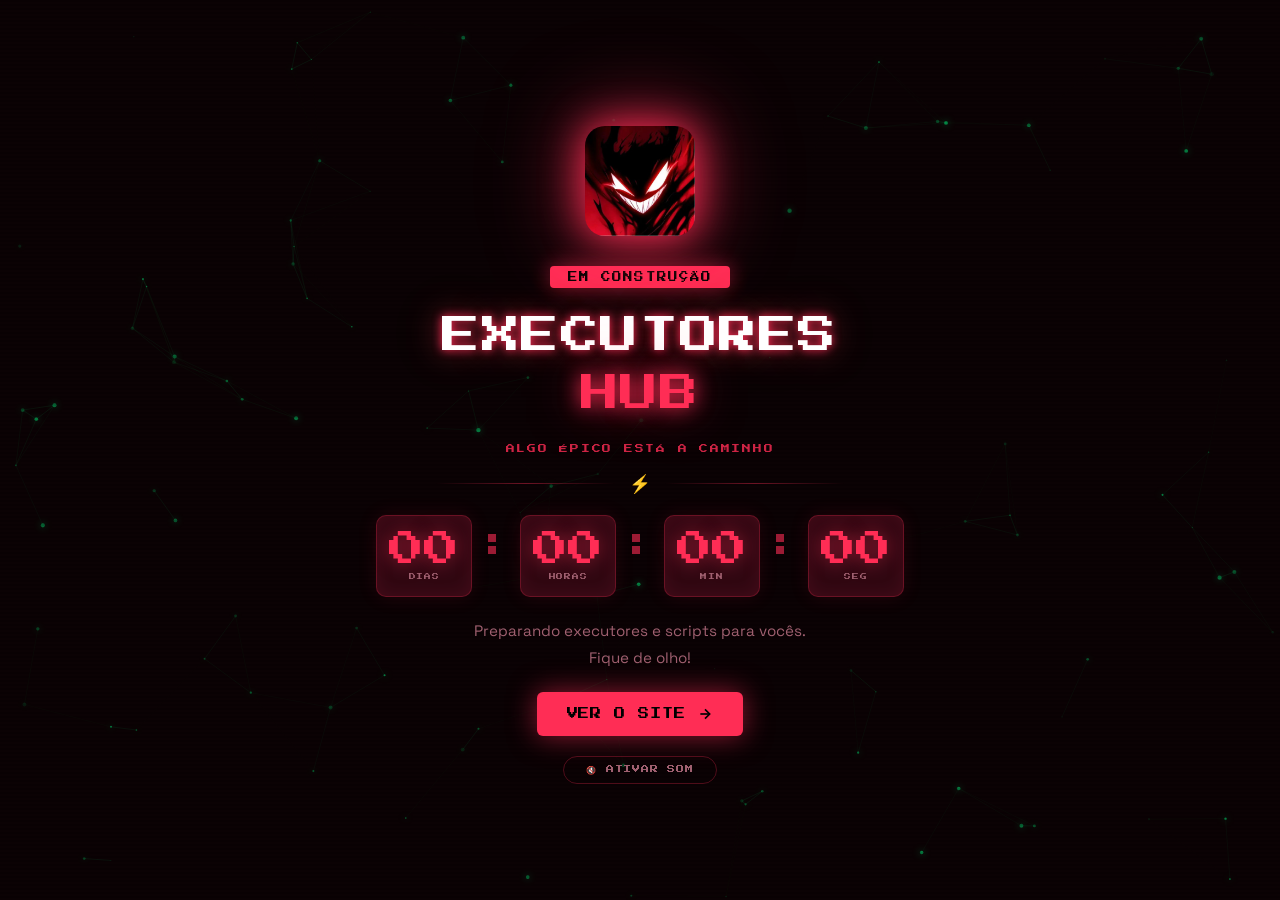
==== commit 17eb722a: "Revert: volta ao original" ====
--- a/index.html
+++ b/index.html
@@ -3,7 +3,7 @@
 <head>
   <meta charset="UTF-8" />
   <meta name="viewport" content="width=device-width, initial-scale=1.0" />
-  <title>NightShadow</title>
+  <title>EXECUTORES HUB</title>
   <link rel="stylesheet" href="css/theme.css" />
   <link rel="stylesheet" href="css/coming-soon.css" />
   <link href="https://fonts.googleapis.com/css2?family=Press+Start+2P&family=Space+Grotesk:wght@400;500;600;700&display=swap" rel="stylesheet" />
@@ -17,12 +17,12 @@
   <main class="cs-center">
 
     <div class="cs-logo-wrap">
-      <img src="assets/logo.png" alt="NightShadow" class="cs-logo" />
+      <img src="assets/logo.png" alt="EXECUTORES HUB" class="cs-logo" />
     </div>
 
     <span class="cs-em-badge">EM CONSTRUÇÃO</span>
 
-    <h1 class="cs-title">NIGHT<br /><span class="cs-title-hub">SHADOW</span></h1>
+    <h1 class="cs-title">EXECUTORES<br /><span class="cs-title-hub">HUB</span></h1>
 
     <p class="cs-sub">ALGO ÉPICO ESTÁ A CAMINHO</p>
 
--- a/css/theme.css
+++ b/css/theme.css
@@ -7,21 +7,21 @@
 /* ---- Accent presets ---- */
 :root,
 [data-accent="green"] {
-  --p: #00e676;
-  --pg: rgba(0,230,118,.55);
-  --pd: rgba(0,230,118,.1);
-  --pm: rgba(0,230,118,.22);
-  --bg0: #040a06;
-  --bg1: #080f09;
-  --bg2: #0d1610;
-  --bg3: #121e15;
-  --sf1: #152019;
-  --sf2: #1c2b20;
-  --bd: rgba(0,230,118,.15);
-  --bd2: rgba(0,230,118,.28);
-  --tx: #e4f0e8;
-  --tx2: #7a9e84;
-  --tx3: #3a5a40;
+  --p: #ff2d55;
+  --pg: rgba(255,45,85,.55);
+  --pd: rgba(255,45,85,.1);
+  --pm: rgba(255,45,85,.22);
+  --bg0: #0b0204;
+  --bg1: #120307;
+  --bg2: #1c040b;
+  --bg3: #25060e;
+  --sf1: #300812;
+  --sf2: #400b18;
+  --bd: rgba(255,45,85,.15);
+  --bd2: rgba(255,45,85,.28);
+  --tx: #f8e4e8;
+  --tx2: #a06070;
+  --tx3: #602030;
   --font-px: 'Press Start 2P', monospace;
   --font-sg: 'Space Grotesk', sans-serif;
   --r: 10px;
